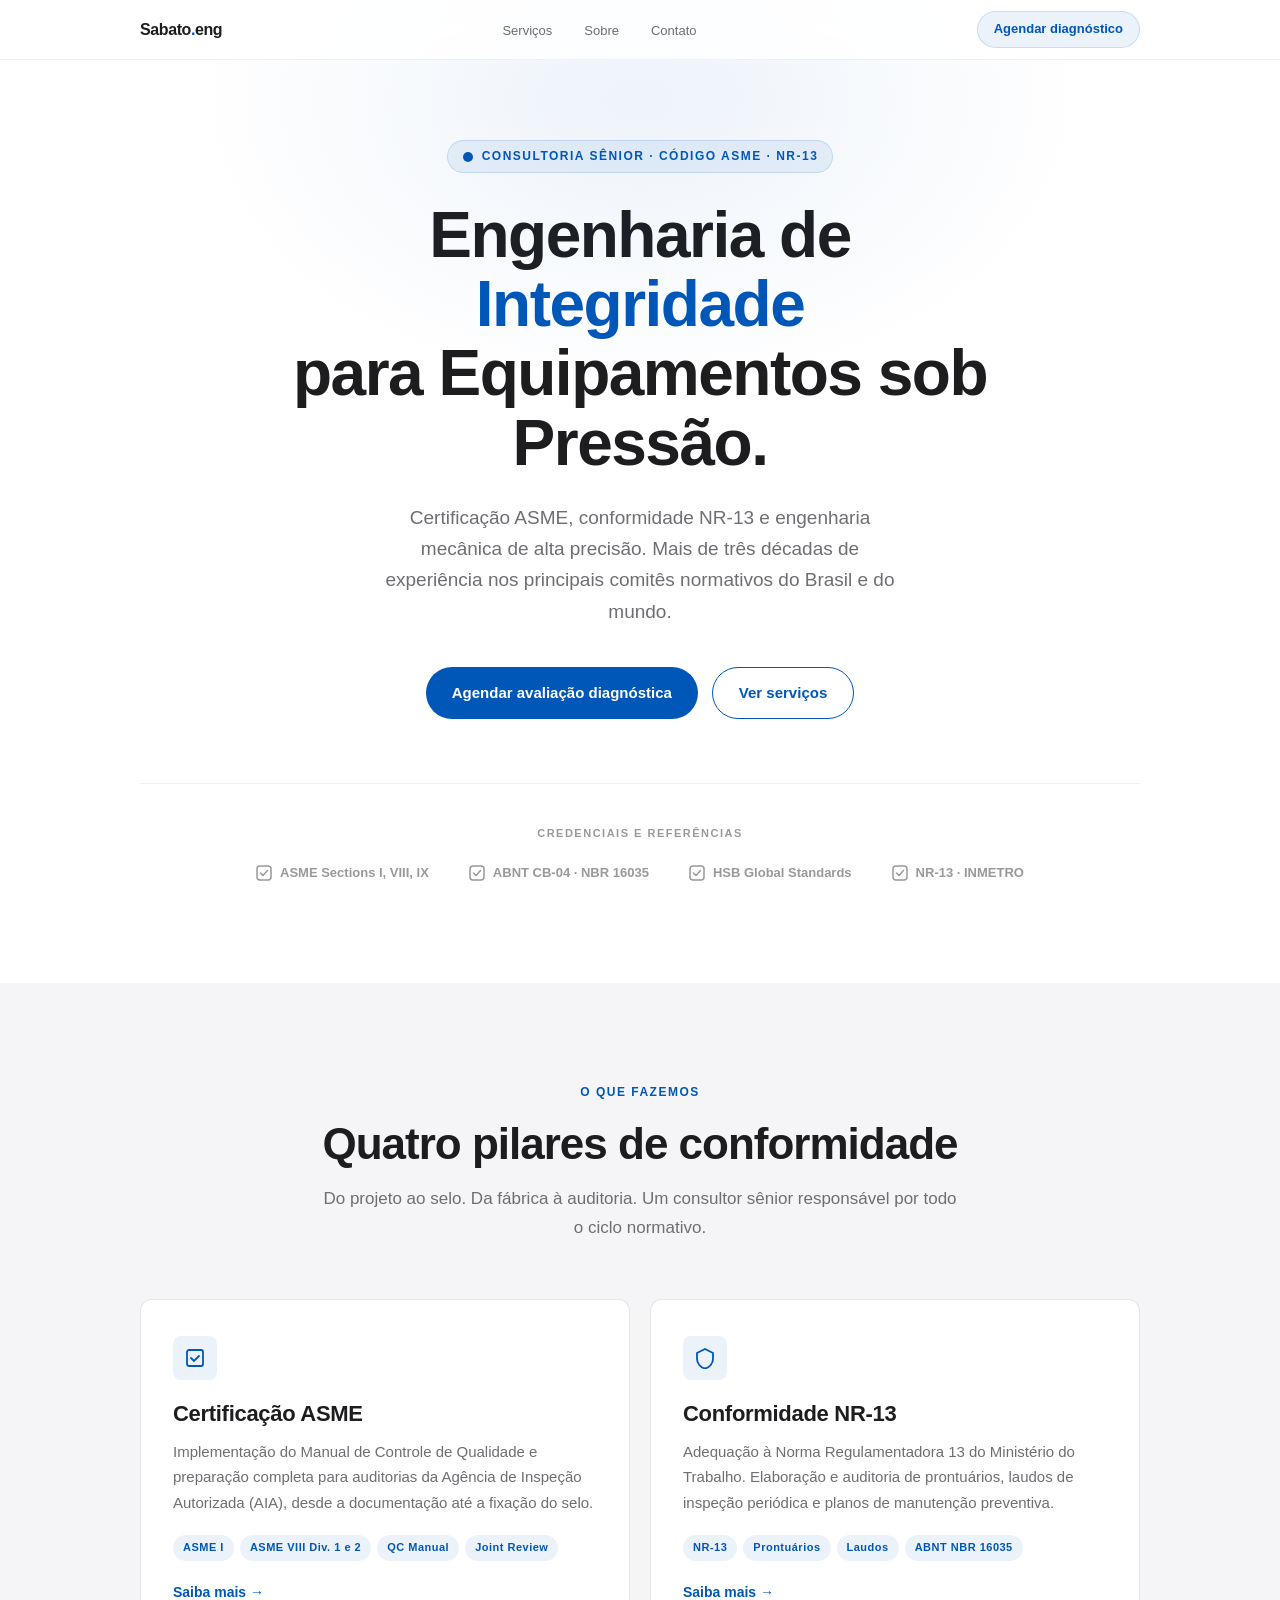
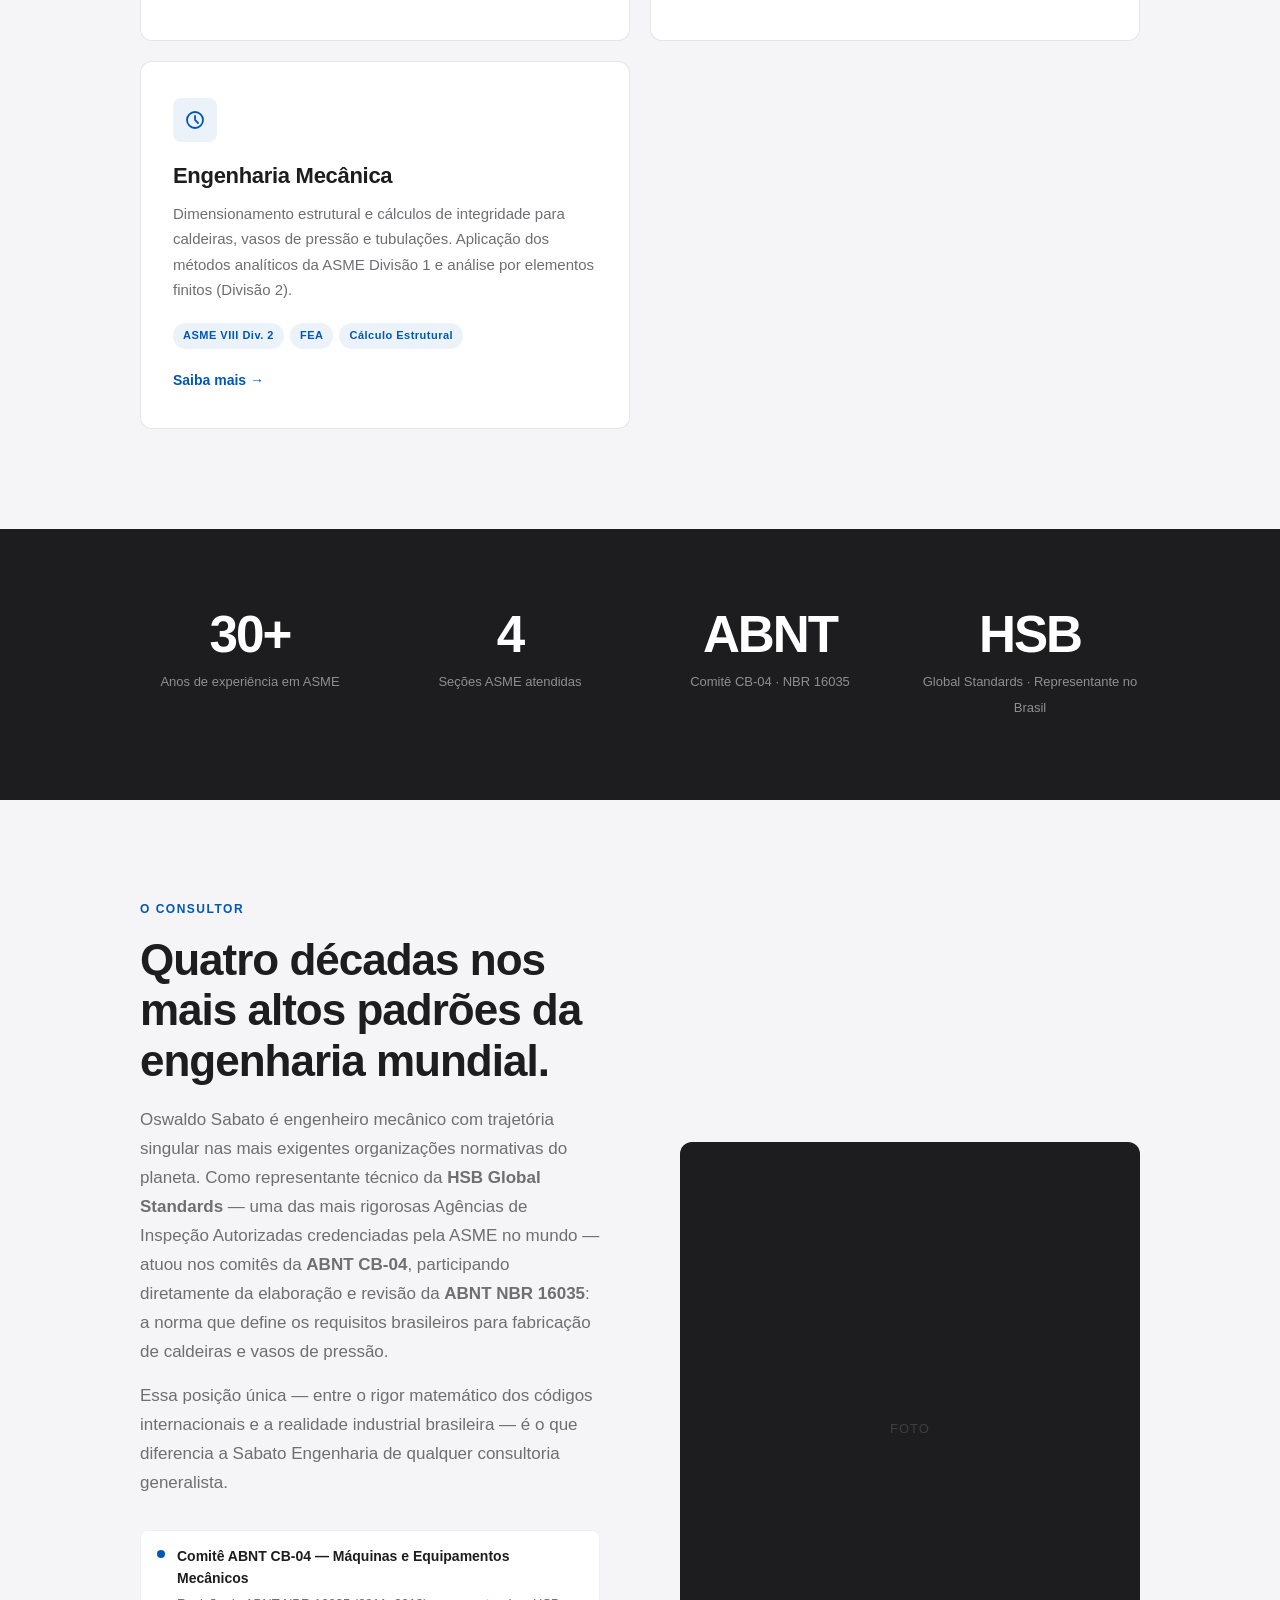
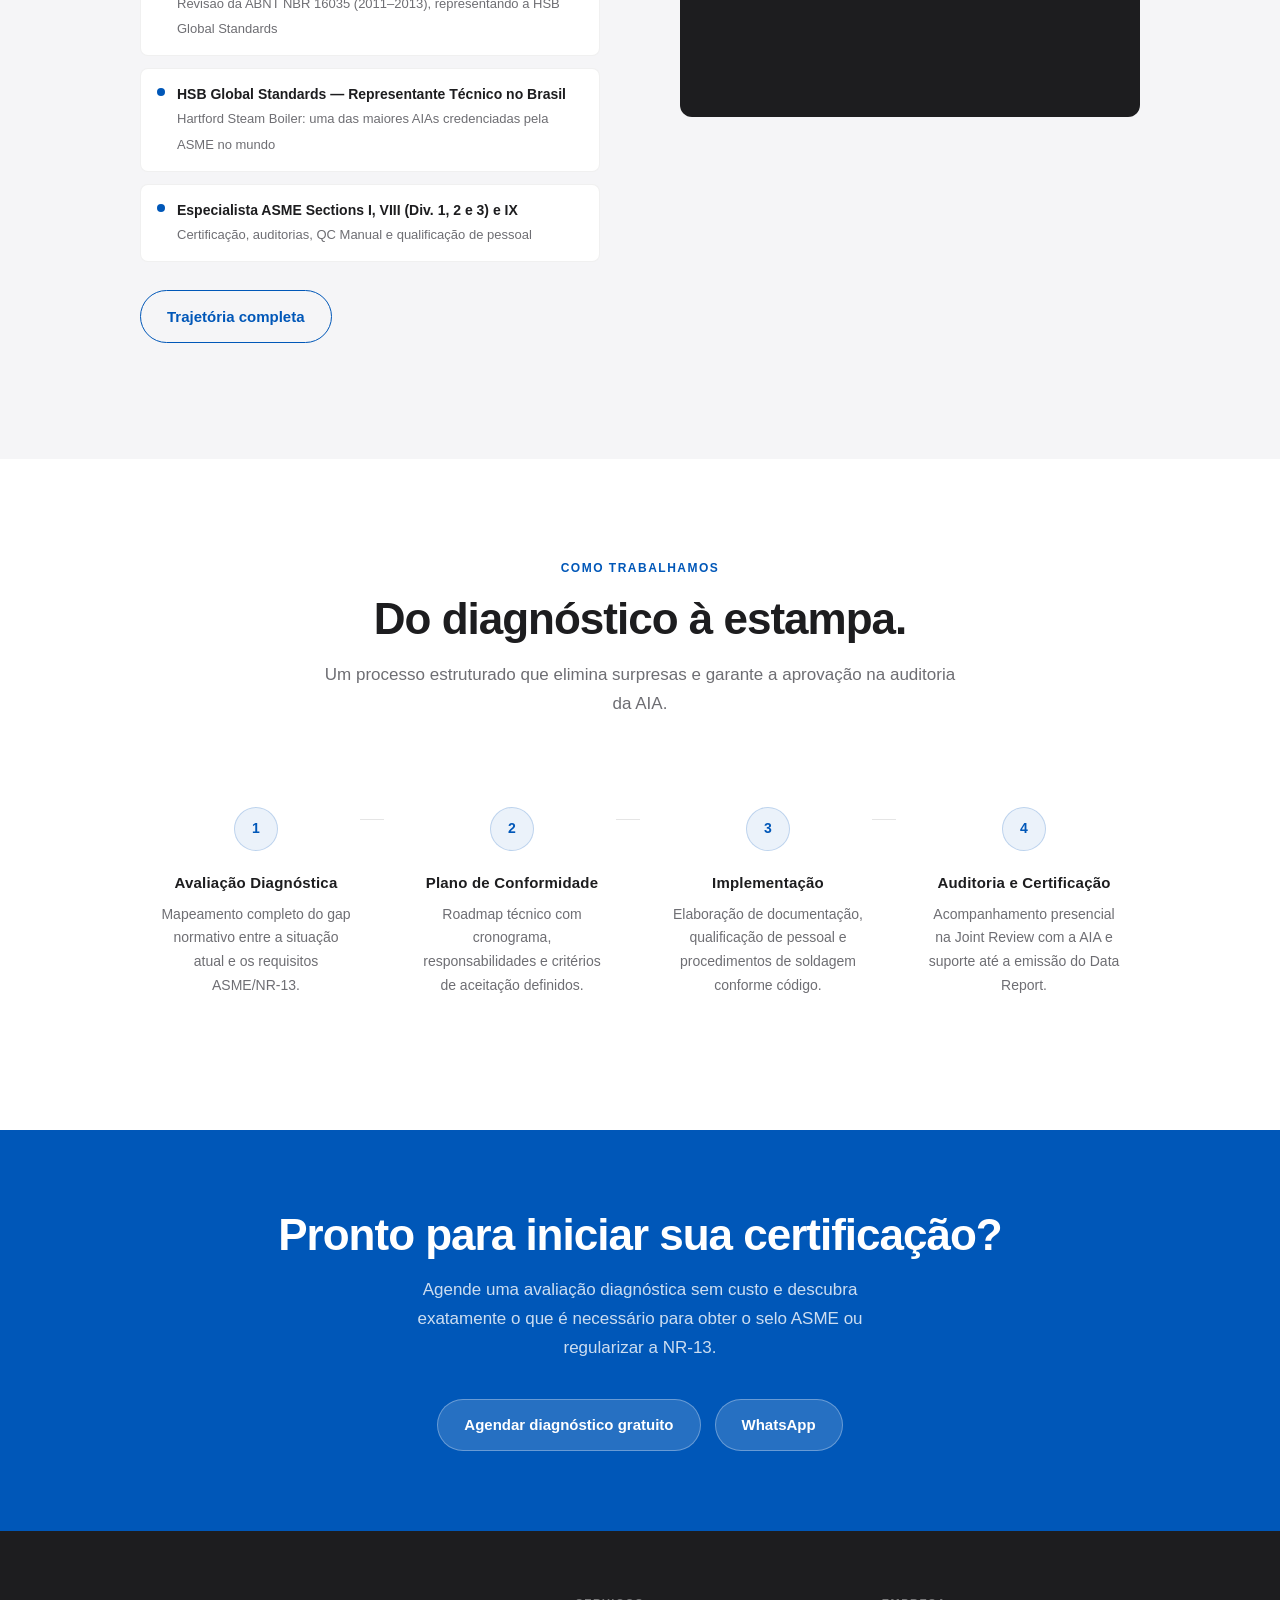
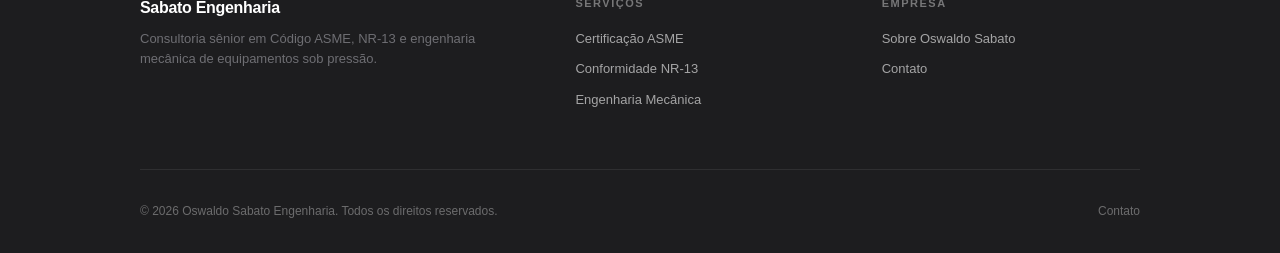
==== index.html @ 2a4d4fb9 "Initial commit — Sabato Engenharia website Co-Authored-By: Claude Sonnet 4.6 <noreply@anthropic.com>" ====
<!DOCTYPE html>
<html lang="pt-BR">
<head>
<meta charset="UTF-8">
<meta name="viewport" content="width=device-width, initial-scale=1.0">
<title>Oswaldo Sabato — Engenharia e Código ASME</title>
<meta name="description" content="Consultoria sênior em certificação ASME, conformidade NR-13 e engenharia mecânica de equipamentos sob pressão. Oswaldo Sabato — ex-representante da HSB Global Standards e membro do comitê ABNT CB-04.">
<link rel="canonical" href="https://www.sabato.com.br/">
<link rel="stylesheet" href="style.css">
<script type="application/ld+json">
{
  "@context": "https://schema.org",
  "@type": "ProfessionalService",
  "name": "Oswaldo Sabato Engenharia e Código ASME",
  "description": "Consultoria sênior em certificação ASME, conformidade NR-13 e engenharia de vasos de pressão",
  "url": "https://www.sabato.com.br",
  "founder": {
    "@type": "Person",
    "name": "Oswaldo Sabato",
    "jobTitle": "Engenheiro Consultor Sênior ASME"
  },
  "address": { "@type": "PostalAddress", "addressCountry": "BR" },
  "areaServed": "BR",
  "knowsAbout": ["ASME", "NR-13", "Vasos de Pressão", "Caldeiras", "ABNT NBR 16035", "Engenharia Mecânica"]
}
</script>
</head>
<body>

<nav id="mainNav">
  <div class="nav-inner">
    <a href="/" class="nav-logo">Sabato<span>.</span>eng</a>
    <ul class="nav-links">
      <li><a href="/servicos.html">Serviços</a></li>
      <li><a href="/sobre.html">Sobre</a></li>
      <li><a href="/contato.html">Contato</a></li>
    </ul>
    <a href="/contato.html" class="nav-cta">Agendar diagnóstico</a>
    <button class="nav-burger" id="navBurger" aria-label="Abrir menu" aria-expanded="false">
      <span></span><span></span><span></span>
    </button>
  </div>
</nav>

<div class="mobile-menu" id="mobileMenu" aria-hidden="true">
  <a href="/servicos.html">Serviços</a>
  <a href="/sobre.html">Sobre</a>
  <a href="/contato.html">Contato</a>
  <a href="/contato.html" class="mobile-cta">Agendar diagnóstico</a>
</div>

<!-- HERO -->
<section class="hero">
  <div class="container">
    <div class="hero-eyebrow reveal">
      <svg width="12" height="12" viewBox="0 0 12 12" fill="currentColor"><circle cx="6" cy="6" r="5"/></svg>
      Consultoria Sênior · Código ASME · NR-13
    </div>
    <h1 class="reveal">Engenharia de <em>Integridade</em><br>para Equipamentos sob Pressão.</h1>
    <p class="lead reveal">Certificação ASME, conformidade NR-13 e engenharia mecânica de alta precisão. Mais de três décadas de experiência nos principais comitês normativos do Brasil e do mundo.</p>
    <div class="hero-ctas reveal">
      <a href="/contato.html" class="btn btn-primary">Agendar avaliação diagnóstica</a>
      <a href="/servicos.html" class="btn btn-secondary">Ver serviços</a>
    </div>
    <div class="hero-trust reveal">
      <p class="hero-trust-label">Credenciais e referências</p>
      <div class="trust-badges">
        <span class="trust-badge">
          <svg width="16" height="16" viewBox="0 0 16 16" fill="none"><rect x="1" y="1" width="14" height="14" rx="3" stroke="currentColor" stroke-width="1.5"/><path d="M4.5 8L7 10.5L11.5 5.5" stroke="currentColor" stroke-width="1.5" stroke-linecap="round" stroke-linejoin="round"/></svg>
          ASME Sections I, VIII, IX
        </span>
        <span class="trust-badge">
          <svg width="16" height="16" viewBox="0 0 16 16" fill="none"><rect x="1" y="1" width="14" height="14" rx="3" stroke="currentColor" stroke-width="1.5"/><path d="M4.5 8L7 10.5L11.5 5.5" stroke="currentColor" stroke-width="1.5" stroke-linecap="round" stroke-linejoin="round"/></svg>
          ABNT CB-04 · NBR 16035
        </span>
        <span class="trust-badge">
          <svg width="16" height="16" viewBox="0 0 16 16" fill="none"><rect x="1" y="1" width="14" height="14" rx="3" stroke="currentColor" stroke-width="1.5"/><path d="M4.5 8L7 10.5L11.5 5.5" stroke="currentColor" stroke-width="1.5" stroke-linecap="round" stroke-linejoin="round"/></svg>
          HSB Global Standards
        </span>
        <span class="trust-badge">
          <svg width="16" height="16" viewBox="0 0 16 16" fill="none"><rect x="1" y="1" width="14" height="14" rx="3" stroke="currentColor" stroke-width="1.5"/><path d="M4.5 8L7 10.5L11.5 5.5" stroke="currentColor" stroke-width="1.5" stroke-linecap="round" stroke-linejoin="round"/></svg>
          NR-13 · INMETRO
        </span>
      </div>
    </div>
  </div>
</section>

<!-- SERVICES -->
<section style="background: var(--bg-alt);">
  <div class="container">
    <div class="section-header reveal">
      <span class="section-eyebrow">O que fazemos</span>
      <h2>Quatro pilares de conformidade</h2>
      <p>Do projeto ao selo. Da fábrica à auditoria. Um consultor sênior responsável por todo o ciclo normativo.</p>
    </div>
    <div class="services-grid">
      <div class="service-card reveal">
        <div class="service-icon">
          <svg width="22" height="22" viewBox="0 0 22 22" fill="none" stroke="currentColor" stroke-width="1.8" stroke-linecap="round"><rect x="3" y="3" width="16" height="16" rx="2"/><path d="M7 11l3 3 5-5"/></svg>
        </div>
        <h3>Certificação ASME</h3>
        <p>Implementação do Manual de Controle de Qualidade e preparação completa para auditorias da Agência de Inspeção Autorizada (AIA), desde a documentação até a fixação do selo.</p>
        <div class="service-tags">
          <span class="service-tag">ASME I</span>
          <span class="service-tag">ASME VIII Div. 1 e 2</span>
          <span class="service-tag">QC Manual</span>
          <span class="service-tag">Joint Review</span>
        </div>
        <a href="/servicos.html#asme" class="card-link">Saiba mais →</a>
      </div>
      <div class="service-card reveal">
        <div class="service-icon">
          <svg width="22" height="22" viewBox="0 0 22 22" fill="none" stroke="currentColor" stroke-width="1.8" stroke-linecap="round"><path d="M11 2L3 6v6c0 4.4 3.4 8.5 8 9.5 4.6-1 8-5.1 8-9.5V6l-8-4z"/></svg>
        </div>
        <h3>Conformidade NR-13</h3>
        <p>Adequação à Norma Regulamentadora 13 do Ministério do Trabalho. Elaboração e auditoria de prontuários, laudos de inspeção periódica e planos de manutenção preventiva.</p>
        <div class="service-tags">
          <span class="service-tag">NR-13</span>
          <span class="service-tag">Prontuários</span>
          <span class="service-tag">Laudos</span>
          <span class="service-tag">ABNT NBR 16035</span>
        </div>
        <a href="/servicos.html#nr13" class="card-link">Saiba mais →</a>
      </div>
      <div class="service-card reveal">
        <div class="service-icon">
          <svg width="22" height="22" viewBox="0 0 22 22" fill="none" stroke="currentColor" stroke-width="1.8" stroke-linecap="round"><circle cx="11" cy="11" r="8"/><path d="M11 7v4l3 3"/></svg>
        </div>
        <h3>Engenharia Mecânica</h3>
        <p>Dimensionamento estrutural e cálculos de integridade para caldeiras, vasos de pressão e tubulações. Aplicação dos métodos analíticos da ASME Divisão 1 e análise por elementos finitos (Divisão 2).</p>
        <div class="service-tags">
          <span class="service-tag">ASME VIII Div. 2</span>
          <span class="service-tag">FEA</span>
          <span class="service-tag">Cálculo Estrutural</span>
        </div>
        <a href="/servicos.html#engenharia" class="card-link">Saiba mais →</a>
      </div>
    </div>
  </div>
</section>

<!-- STATS -->
<div class="stats-section">
  <div class="container">
    <div class="stats-grid">
      <div class="stat-item reveal">
        <span class="stat-number">30+</span>
        <span class="stat-label">Anos de experiência em ASME</span>
      </div>
      <div class="stat-item reveal">
        <span class="stat-number">4</span>
        <span class="stat-label">Seções ASME atendidas</span>
      </div>
      <div class="stat-item reveal">
        <span class="stat-number">ABNT</span>
        <span class="stat-label">Comitê CB-04 · NBR 16035</span>
      </div>
      <div class="stat-item reveal">
        <span class="stat-number">HSB</span>
        <span class="stat-label">Global Standards · Representante no Brasil</span>
      </div>
    </div>
  </div>
</div>

<!-- ABOUT STRIP -->
<section class="about-strip">
  <div class="container">
    <div class="about-inner">
      <div class="about-content reveal">
        <span class="section-eyebrow">O consultor</span>
        <h2>Quatro décadas nos mais altos padrões da engenharia mundial.</h2>
        <p>Oswaldo Sabato é engenheiro mecânico com trajetória singular nas mais exigentes organizações normativas do planeta. Como representante técnico da <strong>HSB Global Standards</strong> — uma das mais rigorosas Agências de Inspeção Autorizadas credenciadas pela ASME no mundo — atuou nos comitês da <strong>ABNT CB-04</strong>, participando diretamente da elaboração e revisão da <strong>ABNT NBR 16035</strong>: a norma que define os requisitos brasileiros para fabricação de caldeiras e vasos de pressão.</p>
        <p>Essa posição única — entre o rigor matemático dos códigos internacionais e a realidade industrial brasileira — é o que diferencia a Sabato Engenharia de qualquer consultoria generalista.</p>
        <div class="about-credentials">
          <div class="credential-item">
            <div class="credential-dot"></div>
            <div>
              <strong>Comitê ABNT CB-04 — Máquinas e Equipamentos Mecânicos</strong>
              <span>Revisão da ABNT NBR 16035 (2011–2013), representando a HSB Global Standards</span>
            </div>
          </div>
          <div class="credential-item">
            <div class="credential-dot"></div>
            <div>
              <strong>HSB Global Standards — Representante Técnico no Brasil</strong>
              <span>Hartford Steam Boiler: uma das maiores AIAs credenciadas pela ASME no mundo</span>
            </div>
          </div>
          <div class="credential-item">
            <div class="credential-dot"></div>
            <div>
              <strong>Especialista ASME Sections I, VIII (Div. 1, 2 e 3) e IX</strong>
              <span>Certificação, auditorias, QC Manual e qualificação de pessoal</span>
            </div>
          </div>
        </div>
        <p style="margin-top: 28px;"><a href="/sobre.html" class="btn btn-secondary">Trajetória completa</a></p>
      </div>
      <div class="about-photo reveal">
        <div class="about-photo-placeholder">FOTO</div>
      </div>
    </div>
  </div>
</section>

<!-- PROCESS -->
<section>
  <div class="container">
    <div class="section-header reveal">
      <span class="section-eyebrow">Como trabalhamos</span>
      <h2>Do diagnóstico à estampa.</h2>
      <p>Um processo estruturado que elimina surpresas e garante a aprovação na auditoria da AIA.</p>
    </div>
    <div class="process-steps">
      <div class="process-step reveal">
        <div class="step-number">1</div>
        <h4>Avaliação Diagnóstica</h4>
        <p>Mapeamento completo do gap normativo entre a situação atual e os requisitos ASME/NR-13.</p>
      </div>
      <div class="process-step reveal">
        <div class="step-number">2</div>
        <h4>Plano de Conformidade</h4>
        <p>Roadmap técnico com cronograma, responsabilidades e critérios de aceitação definidos.</p>
      </div>
      <div class="process-step reveal">
        <div class="step-number">3</div>
        <h4>Implementação</h4>
        <p>Elaboração de documentação, qualificação de pessoal e procedimentos de soldagem conforme código.</p>
      </div>
      <div class="process-step reveal">
        <div class="step-number">4</div>
        <h4>Auditoria e Certificação</h4>
        <p>Acompanhamento presencial na Joint Review com a AIA e suporte até a emissão do Data Report.</p>
      </div>
    </div>
  </div>
</section>

<!-- CTA BAND -->
<div class="cta-band">
  <div class="container reveal">
    <h2>Pronto para iniciar sua certificação?</h2>
    <p>Agende uma avaliação diagnóstica sem custo e descubra exatamente o que é necessário para obter o selo ASME ou regularizar a NR-13.</p>
    <div class="cta-band-btns">
      <a href="/contato.html" class="btn btn-ghost">Agendar diagnóstico gratuito</a>
      <a href="https://wa.me/5511967923009" target="_blank" class="btn" style="background:rgba(255,255,255,0.15); color:#fff; border:1.5px solid rgba(255,255,255,0.3);">WhatsApp</a>
    </div>
  </div>
</div>

<footer>
  <div class="footer-inner">
    <div class="footer-top">
      <div class="footer-brand">
        <div class="footer-brand-name">Sabato Engenharia</div>
        <p class="footer-brand-desc">Consultoria sênior em Código ASME, NR-13 e engenharia mecânica de equipamentos sob pressão.</p>
      </div>
      <div class="footer-col">
        <div class="footer-col-title">Serviços</div>
        <a href="/servicos.html#asme">Certificação ASME</a>
        <a href="/servicos.html#nr13">Conformidade NR-13</a>
        <a href="/servicos.html#engenharia">Engenharia Mecânica</a>
      </div>
      <div class="footer-col">
        <div class="footer-col-title">Empresa</div>
        <a href="/sobre.html">Sobre Oswaldo Sabato</a>
        <a href="/contato.html">Contato</a>
      </div>
    </div>
    <div class="footer-bottom">
      <span class="footer-copy">© 2026 Oswaldo Sabato Engenharia. Todos os direitos reservados.</span>
      <div class="footer-socials">
        <a href="/contato.html">Contato</a>
      </div>
    </div>
  </div>
</footer>

<script>
/* Reveal on scroll */
const observer = new IntersectionObserver((entries) => {
  entries.forEach(e => { if (e.isIntersecting) e.target.classList.add('visible'); });
}, { threshold: 0.08, rootMargin: '0px 0px -30px 0px' });
document.querySelectorAll('.reveal').forEach(el => {
  observer.observe(el);
  const r = el.getBoundingClientRect();
  if (r.top < window.innerHeight && r.bottom >= 0) el.classList.add('visible');
});

/* Nav hide on scroll down */
let lastScroll = 0;
const nav = document.getElementById('mainNav');
window.addEventListener('scroll', () => {
  const cur = window.scrollY;
  nav.style.transform = (cur > lastScroll && cur > 80) ? 'translateY(-100%)' : 'translateY(0)';
  lastScroll = cur;
}, { passive: true });

/* Hamburger */
const burger = document.getElementById('navBurger');
const menu = document.getElementById('mobileMenu');
function openMenu() { burger.classList.add('open'); burger.setAttribute('aria-expanded','true'); menu.classList.add('open'); menu.removeAttribute('aria-hidden'); document.body.style.overflow='hidden'; }
function closeMenu() { burger.classList.remove('open'); burger.setAttribute('aria-expanded','false'); menu.classList.remove('open'); menu.setAttribute('aria-hidden','true'); document.body.style.overflow=''; }
burger.addEventListener('click', () => burger.classList.contains('open') ? closeMenu() : openMenu());
menu.querySelectorAll('a').forEach(a => a.addEventListener('click', closeMenu));
</script>
</body>
</html>
---- style.css ----
/* ============================================================
   OSWALDO SABATO ENGENHARIA — Global Stylesheet
   Design: Clean / Apple-inspired / Light
   ============================================================ */

/* ── Reset ──────────────────────────────────────────────── */
*, *::before, *::after { box-sizing: border-box; margin: 0; padding: 0; }
img { display: block; max-width: 100%; }
a { color: inherit; text-decoration: none; }
ul { list-style: none; }

/* ── Tokens ─────────────────────────────────────────────── */
:root {
  --bg:          #ffffff;
  --bg-alt:      #f5f5f7;
  --bg-dark:     #1d1d1f;
  --text-primary:   #1d1d1f;
  --text-secondary: #6e6e73;
  --text-light:     #ffffff;
  --accent:      #0057b8;
  --accent-hover:#004499;
  --accent-light:rgba(0, 87, 184, 0.08);
  --border:      rgba(0, 0, 0, 0.1);
  --border-light:rgba(0, 0, 0, 0.06);
  --shadow-sm:   0 1px 6px rgba(0,0,0,0.06);
  --shadow-md:   0 4px 24px rgba(0,0,0,0.08);
  --shadow-lg:   0 12px 48px rgba(0,0,0,0.10);
  --radius:      12px;
  --radius-sm:   8px;
  --ease:        cubic-bezier(0.25, 0.1, 0.25, 1);
  --font: -apple-system, BlinkMacSystemFont, 'Segoe UI', 'Helvetica Neue', Arial, sans-serif;
}

/* ── Base ───────────────────────────────────────────────── */
html { font-size: 16px; scroll-behavior: smooth; -webkit-font-smoothing: antialiased; }
body {
  font-family: var(--font);
  color: var(--text-primary);
  background: var(--bg);
  line-height: 1.6;
}

/* ── Typography ─────────────────────────────────────────── */
h1 { font-size: clamp(36px, 5vw, 64px); font-weight: 700; letter-spacing: -1.5px; line-height: 1.08; }
h2 { font-size: clamp(28px, 3.5vw, 44px); font-weight: 700; letter-spacing: -1px; line-height: 1.15; }
h3 { font-size: clamp(18px, 2vw, 22px); font-weight: 600; letter-spacing: -0.3px; line-height: 1.3; }
h4 { font-size: 15px; font-weight: 600; letter-spacing: 0.2px; }
p  { font-size: 17px; color: var(--text-secondary); line-height: 1.7; font-weight: 400; }

/* ── Layout ─────────────────────────────────────────────── */
.container {
  max-width: 1080px;
  margin: 0 auto;
  padding: 0 40px;
}
section { padding: 100px 0; }

/* ── NAV ────────────────────────────────────────────────── */
nav {
  position: fixed;
  top: 0; left: 0; right: 0;
  z-index: 100;
  height: 60px;
  background: rgba(255,255,255,0.85);
  backdrop-filter: saturate(180%) blur(20px);
  -webkit-backdrop-filter: saturate(180%) blur(20px);
  border-bottom: 1px solid var(--border-light);
  display: flex;
  align-items: center;
  transition: transform 0.4s var(--ease);
}
.nav-inner {
  width: 100%;
  max-width: 1080px;
  margin: 0 auto;
  padding: 0 40px;
  display: flex;
  align-items: center;
  justify-content: space-between;
  gap: 32px;
}
.nav-logo {
  font-size: 16px;
  font-weight: 700;
  letter-spacing: -0.4px;
  color: var(--text-primary);
  white-space: nowrap;
}
.nav-logo span { color: var(--accent); }
.nav-links {
  display: flex;
  align-items: center;
  gap: 32px;
}
.nav-links a {
  font-size: 13px;
  font-weight: 500;
  color: var(--text-secondary);
  transition: color 0.2s;
}
.nav-links a:hover, .nav-links a.active { color: var(--text-primary); }
.nav-cta {
  font-size: 13px;
  font-weight: 600;
  color: var(--accent);
  background: var(--accent-light);
  border: 1px solid rgba(0,87,184,0.15);
  padding: 7px 16px;
  border-radius: 20px;
  transition: background 0.2s, color 0.2s;
  white-space: nowrap;
}
.nav-cta:hover { background: var(--accent); color: #fff; }

/* Burger */
.nav-burger {
  display: none;
  flex-direction: column;
  justify-content: center;
  gap: 5px;
  background: none;
  border: none;
  cursor: pointer;
  padding: 4px;
}
.nav-burger span {
  display: block;
  width: 22px;
  height: 1.5px;
  background: var(--text-primary);
  border-radius: 2px;
  transition: transform 0.3s, opacity 0.3s;
}
.nav-burger.open span:nth-child(1) { transform: translateY(6.5px) rotate(45deg); }
.nav-burger.open span:nth-child(2) { opacity: 0; }
.nav-burger.open span:nth-child(3) { transform: translateY(-6.5px) rotate(-45deg); }

/* Mobile menu */
.mobile-menu {
  position: fixed;
  inset: 0;
  z-index: 99;
  background: rgba(255,255,255,0.97);
  backdrop-filter: blur(20px);
  display: flex;
  flex-direction: column;
  align-items: center;
  justify-content: center;
  gap: 8px;
  opacity: 0;
  visibility: hidden;
  pointer-events: none;
  transition: opacity 0.3s, visibility 0.3s;
}
.mobile-menu.open { opacity: 1; visibility: visible; pointer-events: all; }
.mobile-menu a {
  font-size: 28px;
  font-weight: 700;
  color: var(--text-primary);
  padding: 10px 0;
  letter-spacing: -0.5px;
  transition: color 0.2s;
}
.mobile-menu a:hover { color: var(--accent); }
.mobile-menu .mobile-cta {
  margin-top: 20px;
  font-size: 17px;
  font-weight: 600;
  color: #fff;
  background: var(--accent);
  padding: 14px 32px;
  border-radius: 30px;
}

/* ── BUTTONS ─────────────────────────────────────────────── */
.btn {
  display: inline-flex;
  align-items: center;
  gap: 6px;
  font-size: 15px;
  font-weight: 600;
  border-radius: 30px;
  padding: 13px 26px;
  transition: all 0.2s var(--ease);
  cursor: pointer;
  border: none;
}
.btn-primary {
  background: var(--accent);
  color: #fff;
}
.btn-primary:hover { background: var(--accent-hover); transform: translateY(-1px); box-shadow: 0 4px 16px rgba(0,87,184,0.3); }
.btn-secondary {
  background: transparent;
  color: var(--accent);
  border: 1.5px solid var(--accent);
}
.btn-secondary:hover { background: var(--accent-light); }
.btn-ghost {
  background: rgba(255,255,255,0.15);
  color: #fff;
  border: 1.5px solid rgba(255,255,255,0.3);
}
.btn-ghost:hover { background: rgba(255,255,255,0.25); }

/* ── HERO ────────────────────────────────────────────────── */
.hero {
  padding-top: 140px;
  padding-bottom: 100px;
  background: var(--bg);
  text-align: center;
  position: relative;
  overflow: hidden;
}
.hero::before {
  content: '';
  position: absolute;
  top: -200px; left: 50%;
  transform: translateX(-50%);
  width: 900px; height: 600px;
  background: radial-gradient(ellipse, rgba(0,87,184,0.07) 0%, transparent 70%);
  pointer-events: none;
}
.hero-eyebrow {
  display: inline-flex;
  align-items: center;
  gap: 8px;
  font-size: 12px;
  font-weight: 600;
  letter-spacing: 1.5px;
  text-transform: uppercase;
  color: var(--accent);
  background: var(--accent-light);
  border: 1px solid rgba(0,87,184,0.15);
  padding: 6px 14px;
  border-radius: 20px;
  margin-bottom: 28px;
}
.hero h1 { max-width: 760px; margin: 0 auto 24px; }
.hero h1 em { font-style: normal; color: var(--accent); }
.hero .lead {
  font-size: 19px;
  color: var(--text-secondary);
  max-width: 540px;
  margin: 0 auto 40px;
  line-height: 1.65;
}
.hero-ctas { display: flex; gap: 14px; justify-content: center; flex-wrap: wrap; }
.hero-trust {
  margin-top: 64px;
  padding-top: 40px;
  border-top: 1px solid var(--border-light);
}
.hero-trust-label {
  font-size: 11px;
  font-weight: 600;
  letter-spacing: 1.5px;
  text-transform: uppercase;
  color: var(--text-secondary);
  margin-bottom: 20px;
  opacity: 0.7;
}
.trust-badges {
  display: flex;
  justify-content: center;
  align-items: center;
  gap: 40px;
  flex-wrap: wrap;
}
.trust-badge {
  font-size: 13px;
  font-weight: 600;
  color: var(--text-secondary);
  display: flex;
  align-items: center;
  gap: 8px;
  opacity: 0.7;
}
.trust-badge svg { flex-shrink: 0; }

/* ── SERVICES GRID ───────────────────────────────────────── */
.services-grid {
  display: grid;
  grid-template-columns: repeat(2, 1fr);
  gap: 20px;
  margin-top: 56px;
}
.service-card {
  background: var(--bg);
  border: 1px solid var(--border);
  border-radius: var(--radius);
  padding: 36px 32px;
  transition: box-shadow 0.3s, transform 0.3s;
  position: relative;
  overflow: hidden;
}
.service-card:hover { box-shadow: var(--shadow-md); transform: translateY(-2px); }
.service-icon {
  width: 44px;
  height: 44px;
  background: var(--accent-light);
  border-radius: var(--radius-sm);
  display: flex;
  align-items: center;
  justify-content: center;
  margin-bottom: 20px;
}
.service-icon svg { color: var(--accent); }
.service-card h3 { margin-bottom: 10px; }
.service-card p { font-size: 15px; margin-bottom: 20px; }
.service-card .service-tags { display: flex; flex-wrap: wrap; gap: 6px; }
.service-tag {
  font-size: 11px;
  font-weight: 600;
  letter-spacing: 0.5px;
  color: var(--accent);
  background: var(--accent-light);
  padding: 4px 10px;
  border-radius: 20px;
}
.service-card .card-link {
  display: inline-flex;
  align-items: center;
  gap: 4px;
  font-size: 14px;
  font-weight: 600;
  color: var(--accent);
  margin-top: 20px;
  transition: gap 0.2s;
}
.service-card:hover .card-link { gap: 8px; }

/* ── SECTION HEADER ──────────────────────────────────────── */
.section-header { text-align: center; max-width: 640px; margin: 0 auto; }
.section-eyebrow {
  font-size: 12px;
  font-weight: 600;
  letter-spacing: 1.5px;
  text-transform: uppercase;
  color: var(--accent);
  margin-bottom: 16px;
  display: block;
}
.section-header h2 { margin-bottom: 16px; }
.section-header p { font-size: 17px; }

/* ── ABOUT STRIP ─────────────────────────────────────────── */
.about-strip {
  background: var(--bg-alt);
}
.about-inner {
  display: grid;
  grid-template-columns: 1fr 1fr;
  gap: 80px;
  align-items: center;
}
.about-content h2 { margin-bottom: 20px; }
.about-content p { margin-bottom: 16px; }
.about-credentials {
  margin-top: 32px;
  display: flex;
  flex-direction: column;
  gap: 12px;
}
.credential-item {
  display: flex;
  align-items: flex-start;
  gap: 12px;
  padding: 14px 16px;
  background: var(--bg);
  border-radius: var(--radius-sm);
  border: 1px solid var(--border-light);
}
.credential-dot {
  width: 8px;
  height: 8px;
  border-radius: 50%;
  background: var(--accent);
  margin-top: 5px;
  flex-shrink: 0;
}
.credential-item strong { display: block; font-size: 14px; font-weight: 600; color: var(--text-primary); }
.credential-item span { font-size: 13px; color: var(--text-secondary); }
.about-photo {
  aspect-ratio: 4/5;
  background: var(--bg-dark);
  border-radius: var(--radius);
  overflow: hidden;
  position: relative;
}
.about-photo-placeholder {
  width: 100%;
  height: 100%;
  display: flex;
  align-items: center;
  justify-content: center;
  color: rgba(255,255,255,0.15);
  font-size: 13px;
  letter-spacing: 1px;
  font-weight: 500;
}

/* ── STATS ───────────────────────────────────────────────── */
.stats-section { background: var(--bg-dark); padding: 80px 0; }
.stats-grid {
  display: grid;
  grid-template-columns: repeat(4, 1fr);
  gap: 40px;
}
.stat-item { text-align: center; }
.stat-number {
  font-size: clamp(36px, 4vw, 52px);
  font-weight: 700;
  letter-spacing: -2px;
  color: #fff;
  line-height: 1;
  display: block;
  margin-bottom: 8px;
}
.stat-label {
  font-size: 13px;
  color: rgba(255,255,255,0.5);
  font-weight: 500;
}

/* ── PROCESS ─────────────────────────────────────────────── */
.process-steps {
  display: grid;
  grid-template-columns: repeat(4, 1fr);
  gap: 24px;
  margin-top: 56px;
}
.process-step {
  text-align: center;
  padding: 32px 20px;
  position: relative;
}
.process-step::after {
  content: '';
  position: absolute;
  top: 44px; right: -12px;
  width: 24px; height: 1px;
  background: var(--border);
}
.process-step:last-child::after { display: none; }
.step-number {
  width: 44px;
  height: 44px;
  border-radius: 50%;
  background: var(--accent-light);
  border: 1.5px solid rgba(0,87,184,0.2);
  display: flex;
  align-items: center;
  justify-content: center;
  margin: 0 auto 20px;
  font-size: 14px;
  font-weight: 700;
  color: var(--accent);
}
.process-step h4 { margin-bottom: 8px; }
.process-step p { font-size: 14px; }

/* ── CTA BAND ────────────────────────────────────────────── */
.cta-band {
  background: var(--accent);
  padding: 80px 0;
  text-align: center;
}
.cta-band h2 { color: #fff; margin-bottom: 16px; }
.cta-band p { color: rgba(255,255,255,0.8); max-width: 500px; margin: 0 auto 36px; font-size: 17px; }
.cta-band-btns { display: flex; gap: 14px; justify-content: center; flex-wrap: wrap; }

/* ── PAGE HEADER ─────────────────────────────────────────── */
.page-header {
  padding: 140px 0 80px;
  background: var(--bg-alt);
  border-bottom: 1px solid var(--border-light);
}
.page-header .breadcrumb {
  font-size: 13px;
  color: var(--text-secondary);
  margin-bottom: 20px;
}
.page-header .breadcrumb a { color: var(--accent); }
.page-header .breadcrumb a:hover { text-decoration: underline; }
.page-header h1 { margin-bottom: 16px; }
.page-header .lead { max-width: 560px; margin: 0 auto; }
.page-header { text-align: center; }
.page-header .breadcrumb { justify-content: center; display: flex; }

/* ── FOOTER ──────────────────────────────────────────────── */
footer {
  background: var(--bg-dark);
  color: rgba(255,255,255,0.6);
  padding: 64px 0 32px;
}
.footer-inner {
  max-width: 1080px;
  margin: 0 auto;
  padding: 0 40px;
}
.footer-top {
  display: grid;
  grid-template-columns: 1.5fr 1fr 1fr;
  gap: 48px;
  padding-bottom: 48px;
  border-bottom: 1px solid rgba(255,255,255,0.08);
  margin-bottom: 32px;
}
.footer-brand-name {
  font-size: 16px;
  font-weight: 700;
  color: #fff;
  margin-bottom: 8px;
  letter-spacing: -0.3px;
}
.footer-brand-desc { font-size: 13px; line-height: 1.6; }
.footer-col-title {
  font-size: 11px;
  font-weight: 700;
  letter-spacing: 1.5px;
  text-transform: uppercase;
  color: rgba(255,255,255,0.4);
  margin-bottom: 16px;
}
.footer-col a {
  display: block;
  font-size: 13px;
  color: rgba(255,255,255,0.6);
  margin-bottom: 10px;
  transition: color 0.2s;
}
.footer-col a:hover { color: #fff; }
.footer-bottom {
  display: flex;
  align-items: center;
  justify-content: space-between;
  font-size: 12px;
}
.footer-copy { color: rgba(255,255,255,0.35); }
.footer-socials { display: flex; gap: 20px; }
.footer-socials a {
  font-size: 12px;
  color: rgba(255,255,255,0.35);
  transition: color 0.2s;
}
.footer-socials a:hover { color: rgba(255,255,255,0.8); }

/* ── CONTACT PAGE ────────────────────────────────────────── */
.contact-grid {
  display: flex;
  flex-direction: column;
  align-items: center;
  max-width: 560px;
  margin: 0 auto;
  text-align: center;
}
.contact-info { width: 100%; }
.contact-info h3 { margin-bottom: 12px; }
.contact-info p { margin-bottom: 32px; }
.contact-items { display: flex; flex-direction: column; gap: 16px; width: 100%; }
.contact-item {
  display: flex;
  align-items: center;
  gap: 16px;
  padding: 18px 20px;
  background: var(--bg-alt);
  border-radius: var(--radius-sm);
  border: 1px solid var(--border-light);
  text-decoration: none;
  color: var(--text-primary);
  transition: border-color 0.2s, box-shadow 0.2s;
}
.contact-item:hover { border-color: var(--accent); box-shadow: 0 2px 12px rgba(0,87,184,0.1); }
.contact-item-icon {
  width: 40px; height: 40px;
  border-radius: 10px;
  background: var(--accent-light);
  display: flex; align-items: center; justify-content: center;
  flex-shrink: 0;
}
.contact-item-label { font-size: 11px; font-weight: 600; letter-spacing: 1px; text-transform: uppercase; color: var(--text-secondary); }
.contact-item-value { font-size: 15px; font-weight: 600; color: var(--text-primary); }

/* Contact form */
.contact-form { display: flex; flex-direction: column; gap: 16px; }
.form-group { display: flex; flex-direction: column; gap: 6px; }
.form-group label { font-size: 13px; font-weight: 600; color: var(--text-primary); }
.form-group input,
.form-group select,
.form-group textarea {
  padding: 12px 16px;
  border: 1.5px solid var(--border);
  border-radius: var(--radius-sm);
  font-family: var(--font);
  font-size: 15px;
  color: var(--text-primary);
  background: var(--bg);
  transition: border-color 0.2s, box-shadow 0.2s;
  outline: none;
  width: 100%;
}
.form-group input:focus,
.form-group select:focus,
.form-group textarea:focus {
  border-color: var(--accent);
  box-shadow: 0 0 0 3px rgba(0,87,184,0.1);
}
.form-group textarea { resize: vertical; min-height: 120px; }
.form-row { display: grid; grid-template-columns: 1fr 1fr; gap: 16px; }

/* ── ABOUT PAGE ──────────────────────────────────────────── */
.bio-section { background: var(--bg); }
.bio-grid { display: grid; grid-template-columns: 2fr 1fr; gap: 80px; align-items: start; }
.bio-content h2 { margin-bottom: 24px; }
.bio-content p { margin-bottom: 20px; }
.bio-photo {
  position: sticky;
  top: 80px;
  aspect-ratio: 3/4;
  background: var(--bg-alt);
  border-radius: var(--radius);
  overflow: hidden;
  border: 1px solid var(--border);
}
.bio-photo-placeholder {
  width: 100%;
  height: 100%;
  display: flex; align-items: center; justify-content: center;
  color: var(--text-secondary);
  font-size: 13px;
}
.highlight-box {
  margin: 32px 0;
  padding: 24px 28px;
  background: var(--accent-light);
  border-left: 3px solid var(--accent);
  border-radius: 0 var(--radius-sm) var(--radius-sm) 0;
}
.highlight-box p { color: var(--text-primary); font-size: 16px; font-weight: 500; margin: 0; }
.timeline { margin-top: 48px; }
.timeline-title { font-size: 12px; font-weight: 700; letter-spacing: 1.5px; text-transform: uppercase; color: var(--text-secondary); margin-bottom: 24px; }
.timeline-item {
  display: flex;
  gap: 20px;
  padding-bottom: 28px;
  position: relative;
}
.timeline-item::before {
  content: '';
  position: absolute;
  left: 6px; top: 20px;
  width: 1px; bottom: 0;
  background: var(--border);
}
.timeline-item:last-child::before { display: none; }
.timeline-dot {
  width: 14px; height: 14px;
  border-radius: 50%;
  background: var(--bg);
  border: 2px solid var(--accent);
  flex-shrink: 0;
  margin-top: 3px;
}
.timeline-year { font-size: 12px; font-weight: 700; color: var(--accent); margin-bottom: 4px; }
.timeline-desc { font-size: 14px; color: var(--text-secondary); }

/* ── SERVICES PAGE ───────────────────────────────────────── */
.services-detail { display: flex; flex-direction: column; gap: 100px; }
.service-section { display: grid; grid-template-columns: 1fr 1fr; gap: 64px; align-items: start; }
.service-section.reverse { direction: rtl; }
.service-section.reverse > * { direction: ltr; }
.service-section h2 { margin-bottom: 16px; }
.service-section p { margin-bottom: 16px; }
.service-deliverables { margin-top: 28px; }
.service-deliverables-title { font-size: 12px; font-weight: 700; letter-spacing: 1px; text-transform: uppercase; color: var(--text-secondary); margin-bottom: 14px; }
.deliverable-item {
  display: flex;
  align-items: flex-start;
  gap: 10px;
  padding: 10px 0;
  border-bottom: 1px solid var(--border-light);
  font-size: 14px;
  color: var(--text-secondary);
}
.deliverable-item:last-child { border-bottom: none; }
.deliverable-check { color: var(--accent); font-weight: 700; flex-shrink: 0; }
.service-codes {
  display: flex;
  flex-wrap: wrap;
  gap: 8px;
  margin-top: 20px;
}
.code-tag {
  font-size: 12px;
  font-weight: 600;
  color: var(--text-secondary);
  border: 1px solid var(--border);
  padding: 5px 12px;
  border-radius: 20px;
  background: var(--bg-alt);
}
.service-visual {
  background: var(--bg-alt);
  border-radius: var(--radius);
  border: 1px solid var(--border-light);
  padding: 36px;
  position: sticky;
  top: 80px;
}
.service-visual-title {
  font-size: 11px;
  font-weight: 700;
  letter-spacing: 1.5px;
  text-transform: uppercase;
  color: var(--text-secondary);
  margin-bottom: 20px;
}
.service-visual-item {
  display: flex;
  align-items: center;
  gap: 12px;
  padding: 12px 0;
  border-bottom: 1px solid var(--border-light);
  font-size: 14px;
}
.service-visual-item:last-child { border-bottom: none; }
.service-visual-num {
  font-size: 12px;
  font-weight: 700;
  color: var(--accent);
  background: var(--accent-light);
  width: 24px; height: 24px;
  border-radius: 50%;
  display: flex; align-items: center; justify-content: center;
  flex-shrink: 0;
}

/* ── REVEAL ANIMATION ────────────────────────────────────── */
.reveal { opacity: 0; transform: translateY(24px); transition: opacity 0.7s cubic-bezier(.22,1,.36,1), transform 0.7s cubic-bezier(.22,1,.36,1); }
.reveal.visible { opacity: 1; transform: none; }

/* ── RESPONSIVE ──────────────────────────────────────────── */
@media (max-width: 900px) {
  .services-grid { grid-template-columns: 1fr; }
  .about-inner { grid-template-columns: 1fr; gap: 48px; }
  .about-photo { aspect-ratio: 16/9; }
  .stats-grid { grid-template-columns: repeat(2, 1fr); gap: 32px; }
  .process-steps { grid-template-columns: repeat(2, 1fr); }
  .process-step::after { display: none; }
  .footer-top { grid-template-columns: 1fr 1fr; }
  .footer-top > *:first-child { grid-column: 1 / -1; }
  .contact-grid { grid-template-columns: 1fr; }
  .bio-grid { grid-template-columns: 1fr; }
  .bio-photo { position: static; aspect-ratio: 4/3; }
  .service-section { grid-template-columns: 1fr; }
  .service-section.reverse { direction: ltr; }
  .service-visual { position: static; }
}

@media (max-width: 768px) {
  :root { }
  .container { padding: 0 24px; }
  .nav-inner { padding: 0 24px; }
  section { padding: 72px 0; }
  h1 { letter-spacing: -1px; }
  .nav-links, .nav-cta { display: none; }
  .nav-burger { display: flex; }
  .hero { padding-top: 100px; padding-bottom: 72px; }
  .stats-grid { grid-template-columns: repeat(2, 1fr); }
  .process-steps { grid-template-columns: 1fr; }
  .footer-top { grid-template-columns: 1fr; }
  .footer-bottom { flex-direction: column; gap: 16px; text-align: center; }
  .trust-badges { gap: 20px; }
  .form-row { grid-template-columns: 1fr; }
}
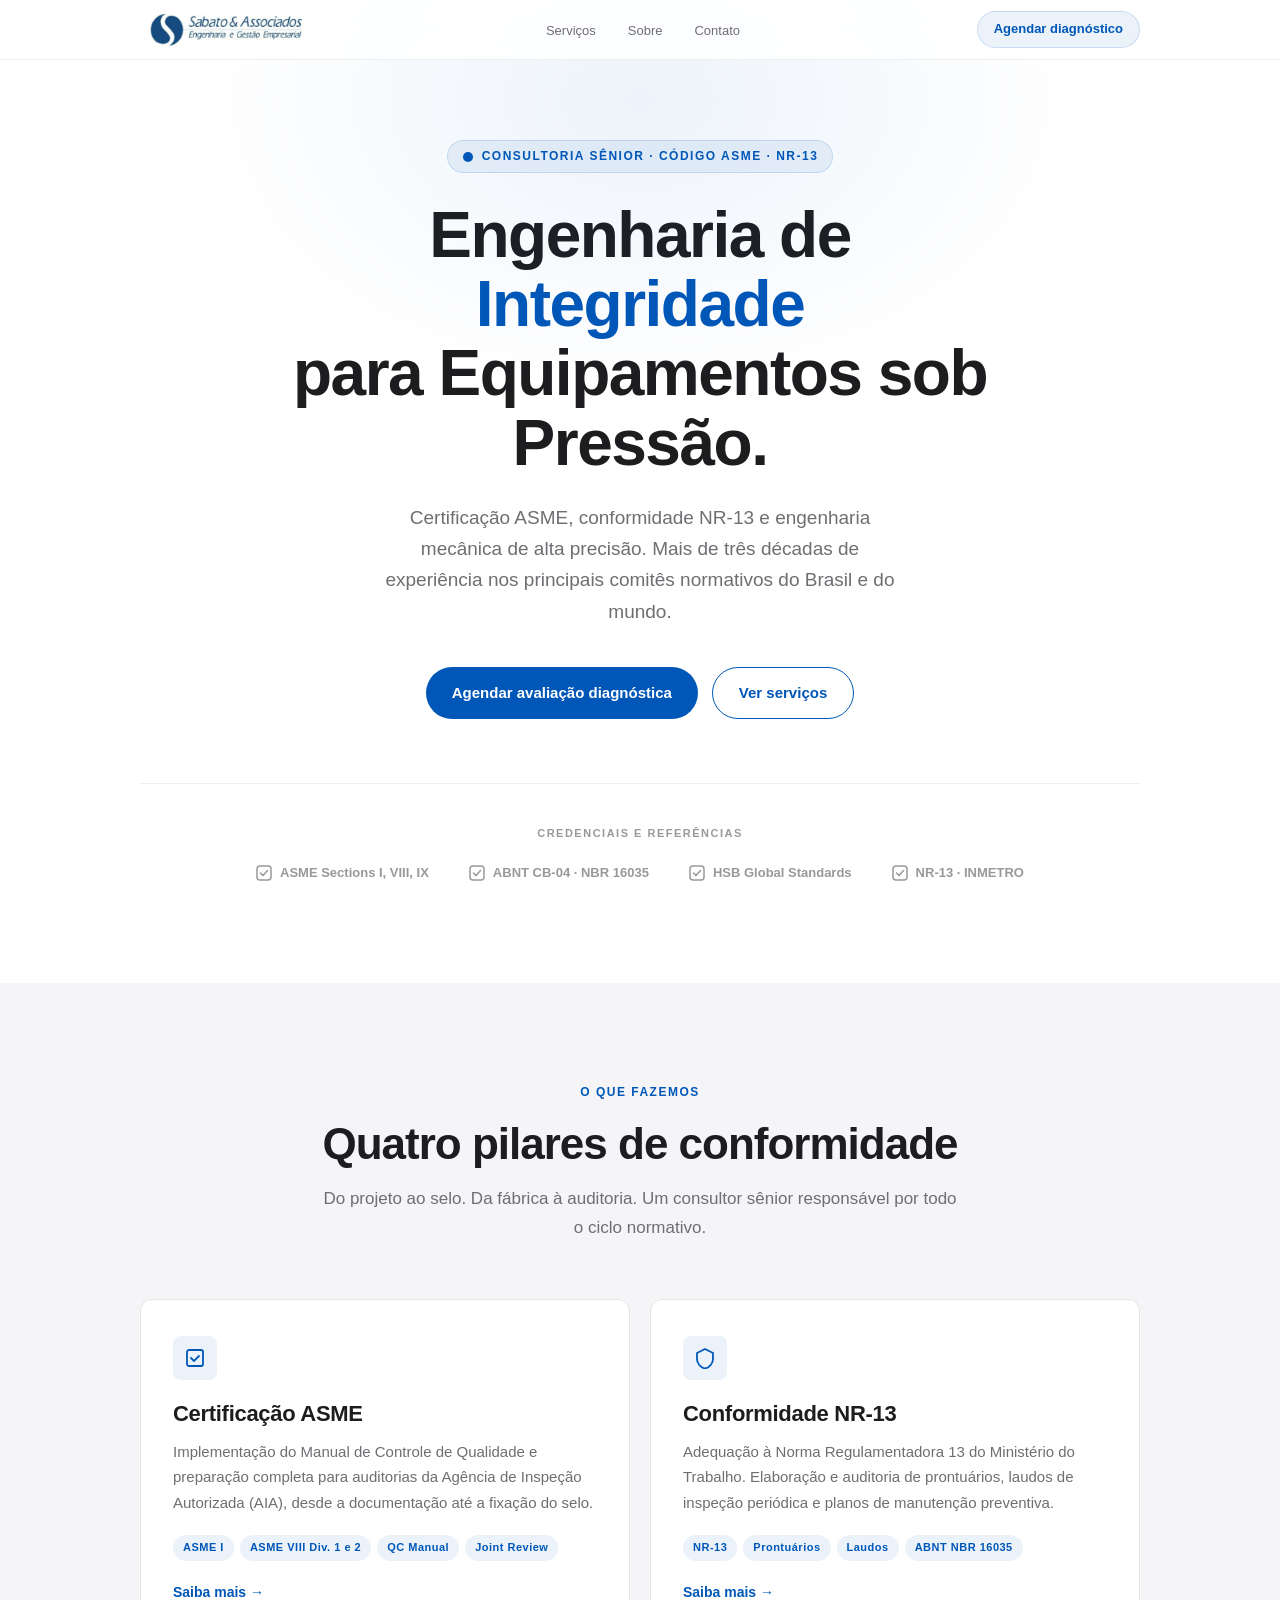
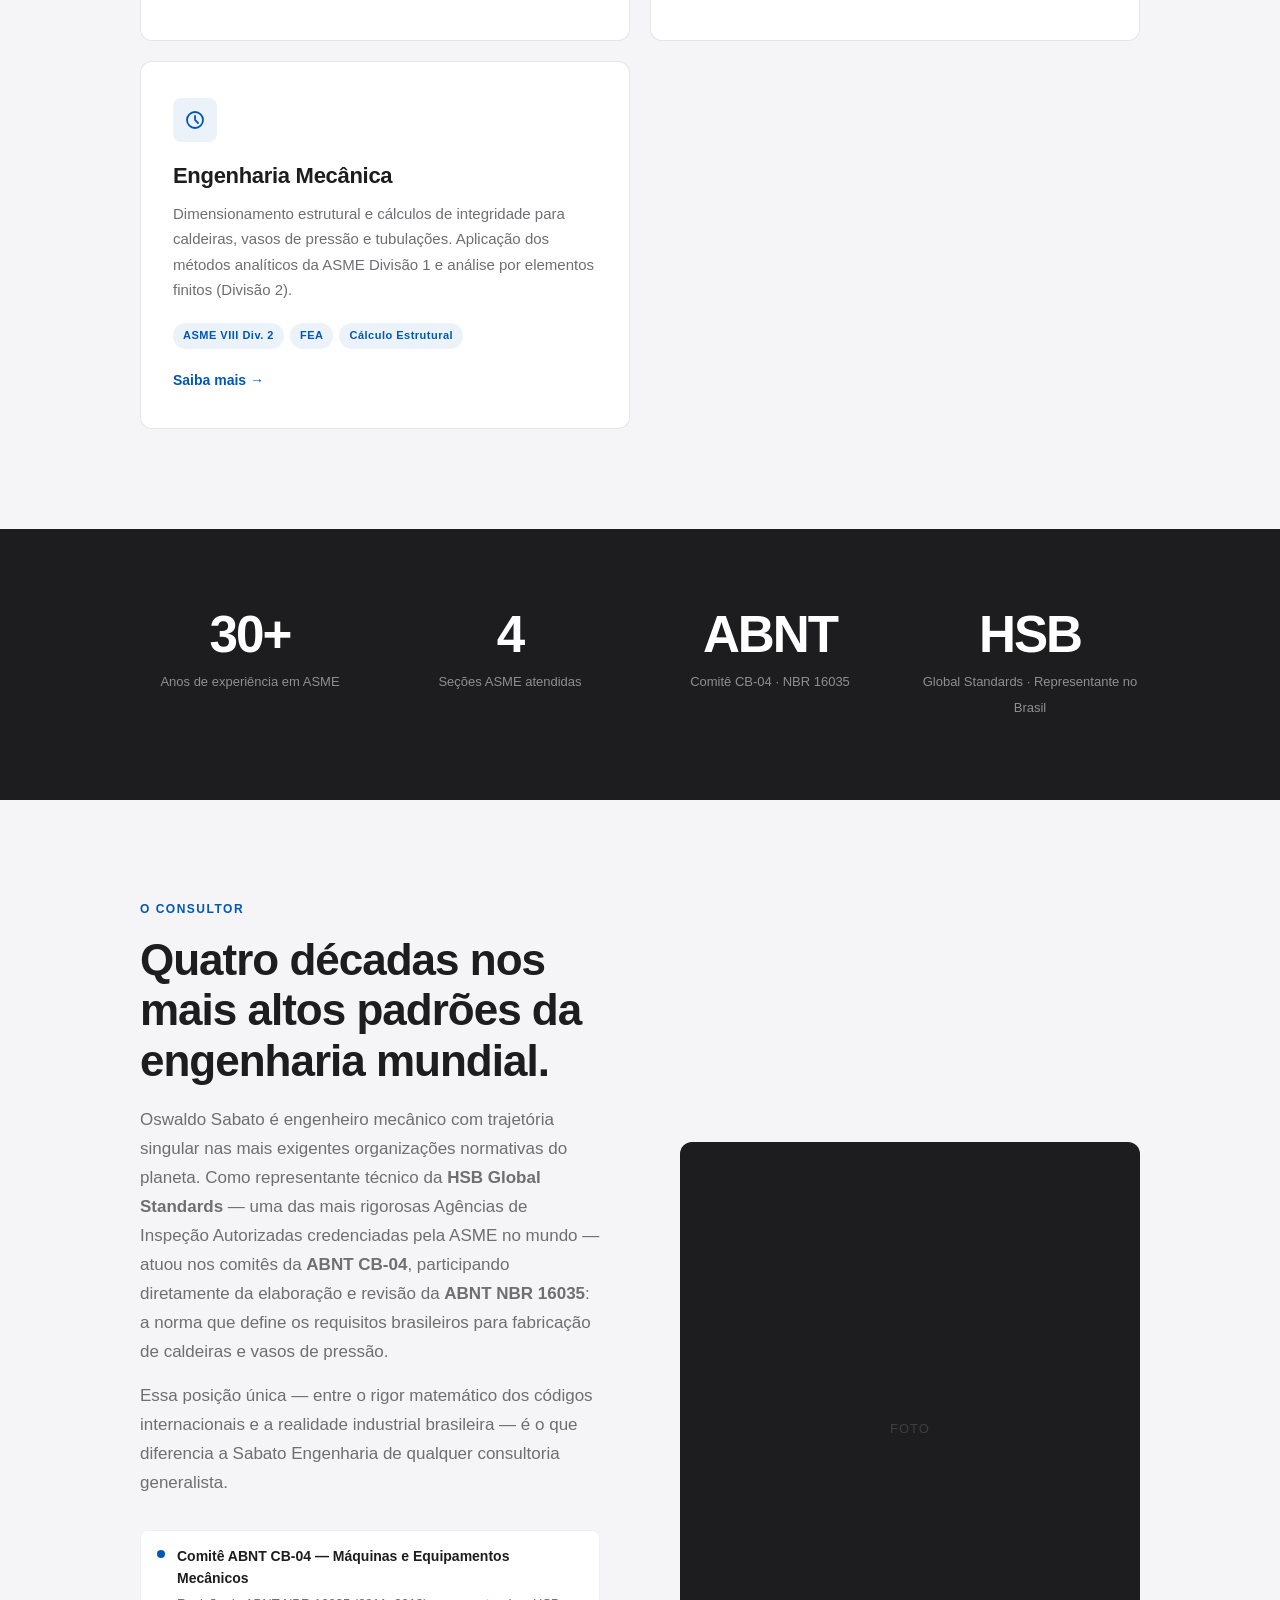
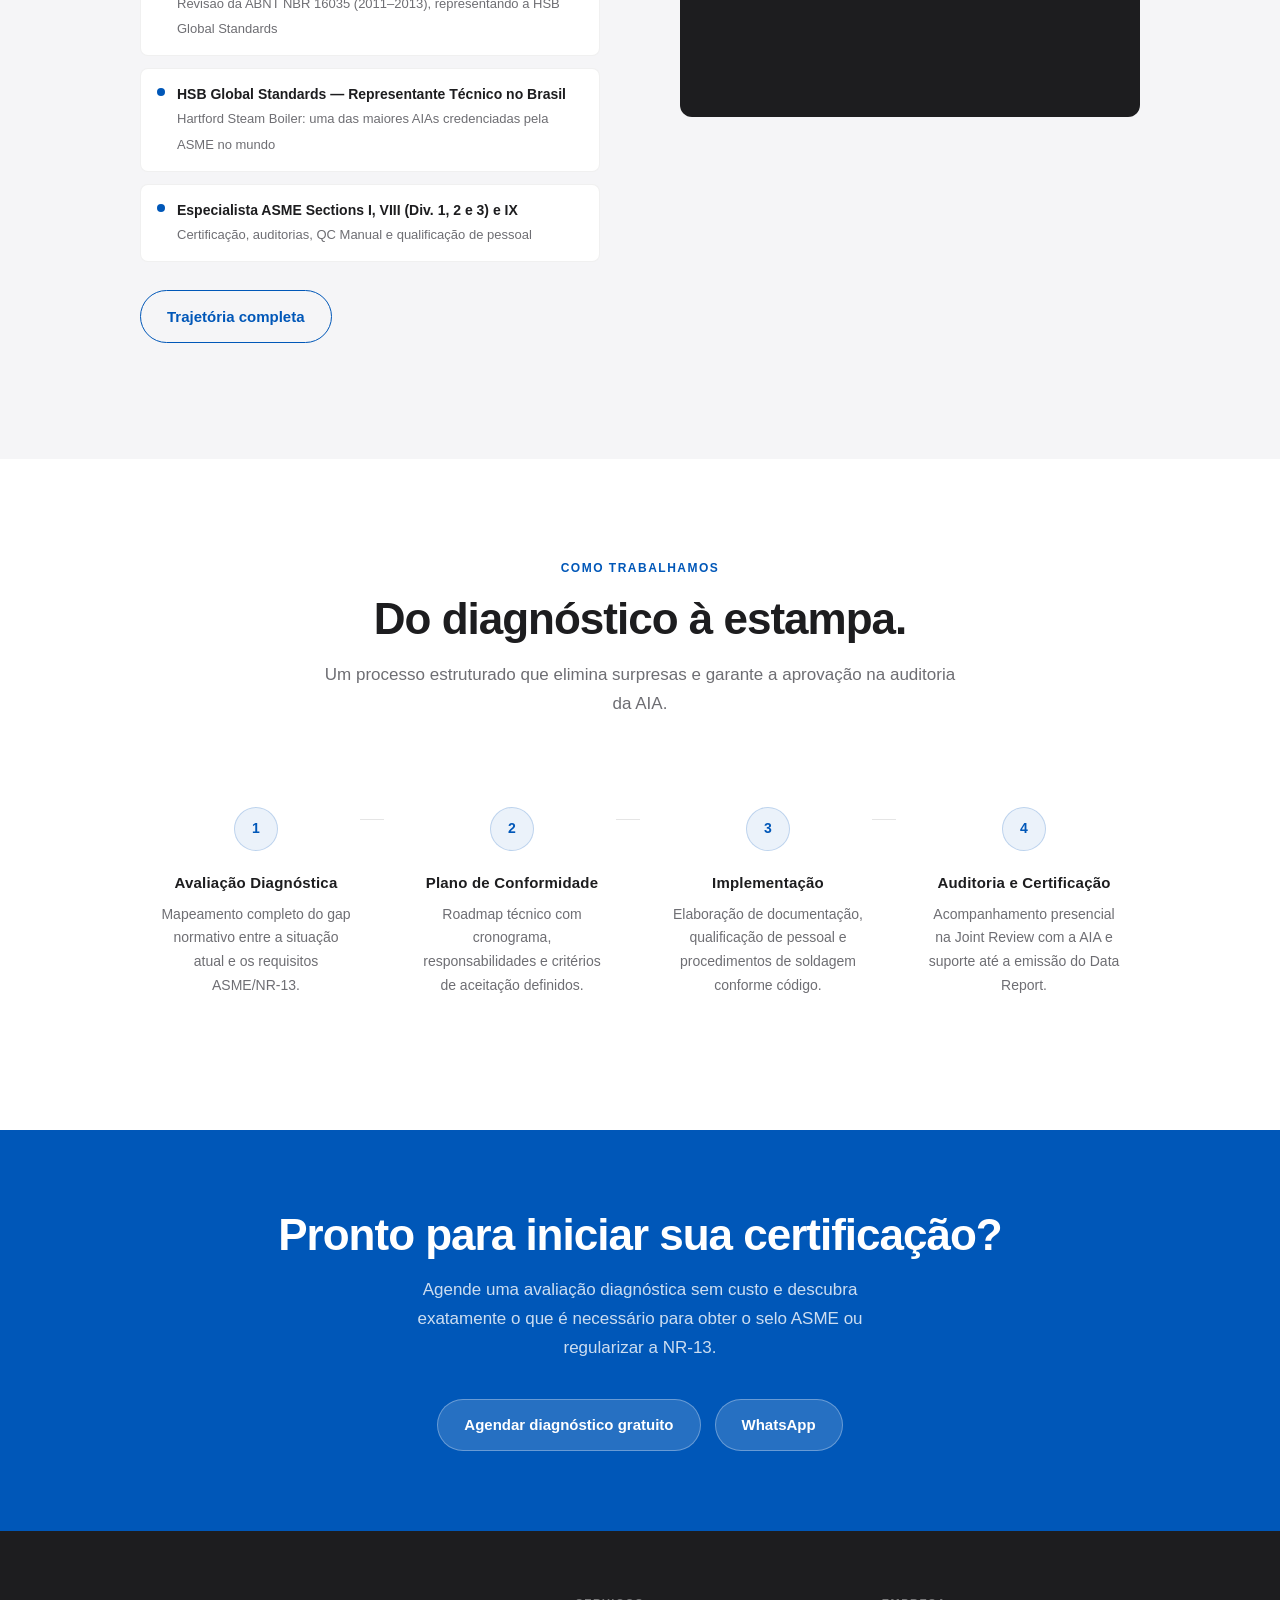
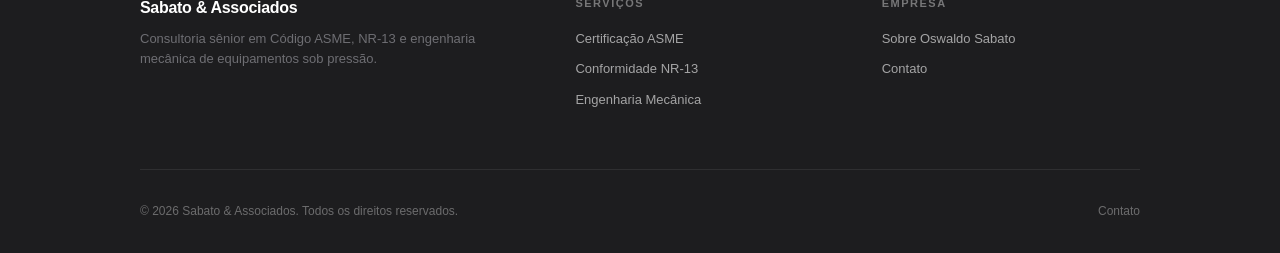
==== commit 4d755952: "Add logo and update brand name to Sabato & Associados Co-Authored-By: Claude Sonnet 4.6 <noreply@ant" ====
--- a/index.html
+++ b/index.html
@@ -29,7 +29,7 @@
 
 <nav id="mainNav">
   <div class="nav-inner">
-    <a href="/" class="nav-logo">Sabato<span>.</span>eng</a>
+    <a href="/" class="nav-logo"><img src="/logo.png" alt="Sabato & Associados" class="nav-logo-img"></a>
     <ul class="nav-links">
       <li><a href="/servicos.html">Serviços</a></li>
       <li><a href="/sobre.html">Sobre</a></li>
@@ -254,7 +254,7 @@
   <div class="footer-inner">
     <div class="footer-top">
       <div class="footer-brand">
-        <div class="footer-brand-name">Sabato Engenharia</div>
+        <div class="footer-brand-name">Sabato &amp; Associados</div>
         <p class="footer-brand-desc">Consultoria sênior em Código ASME, NR-13 e engenharia mecânica de equipamentos sob pressão.</p>
       </div>
       <div class="footer-col">
@@ -270,7 +270,7 @@
       </div>
     </div>
     <div class="footer-bottom">
-      <span class="footer-copy">© 2026 Oswaldo Sabato Engenharia. Todos os direitos reservados.</span>
+      <span class="footer-copy">© 2026 Sabato &amp; Associados. Todos os direitos reservados.</span>
       <div class="footer-socials">
         <a href="/contato.html">Contato</a>
       </div>
--- a/style.css
+++ b/style.css
@@ -87,6 +87,7 @@
   white-space: nowrap;
 }
 .nav-logo span { color: var(--accent); }
+.nav-logo-img { height: 40px; width: auto; display: block; }
 .nav-links {
   display: flex;
   align-items: center;
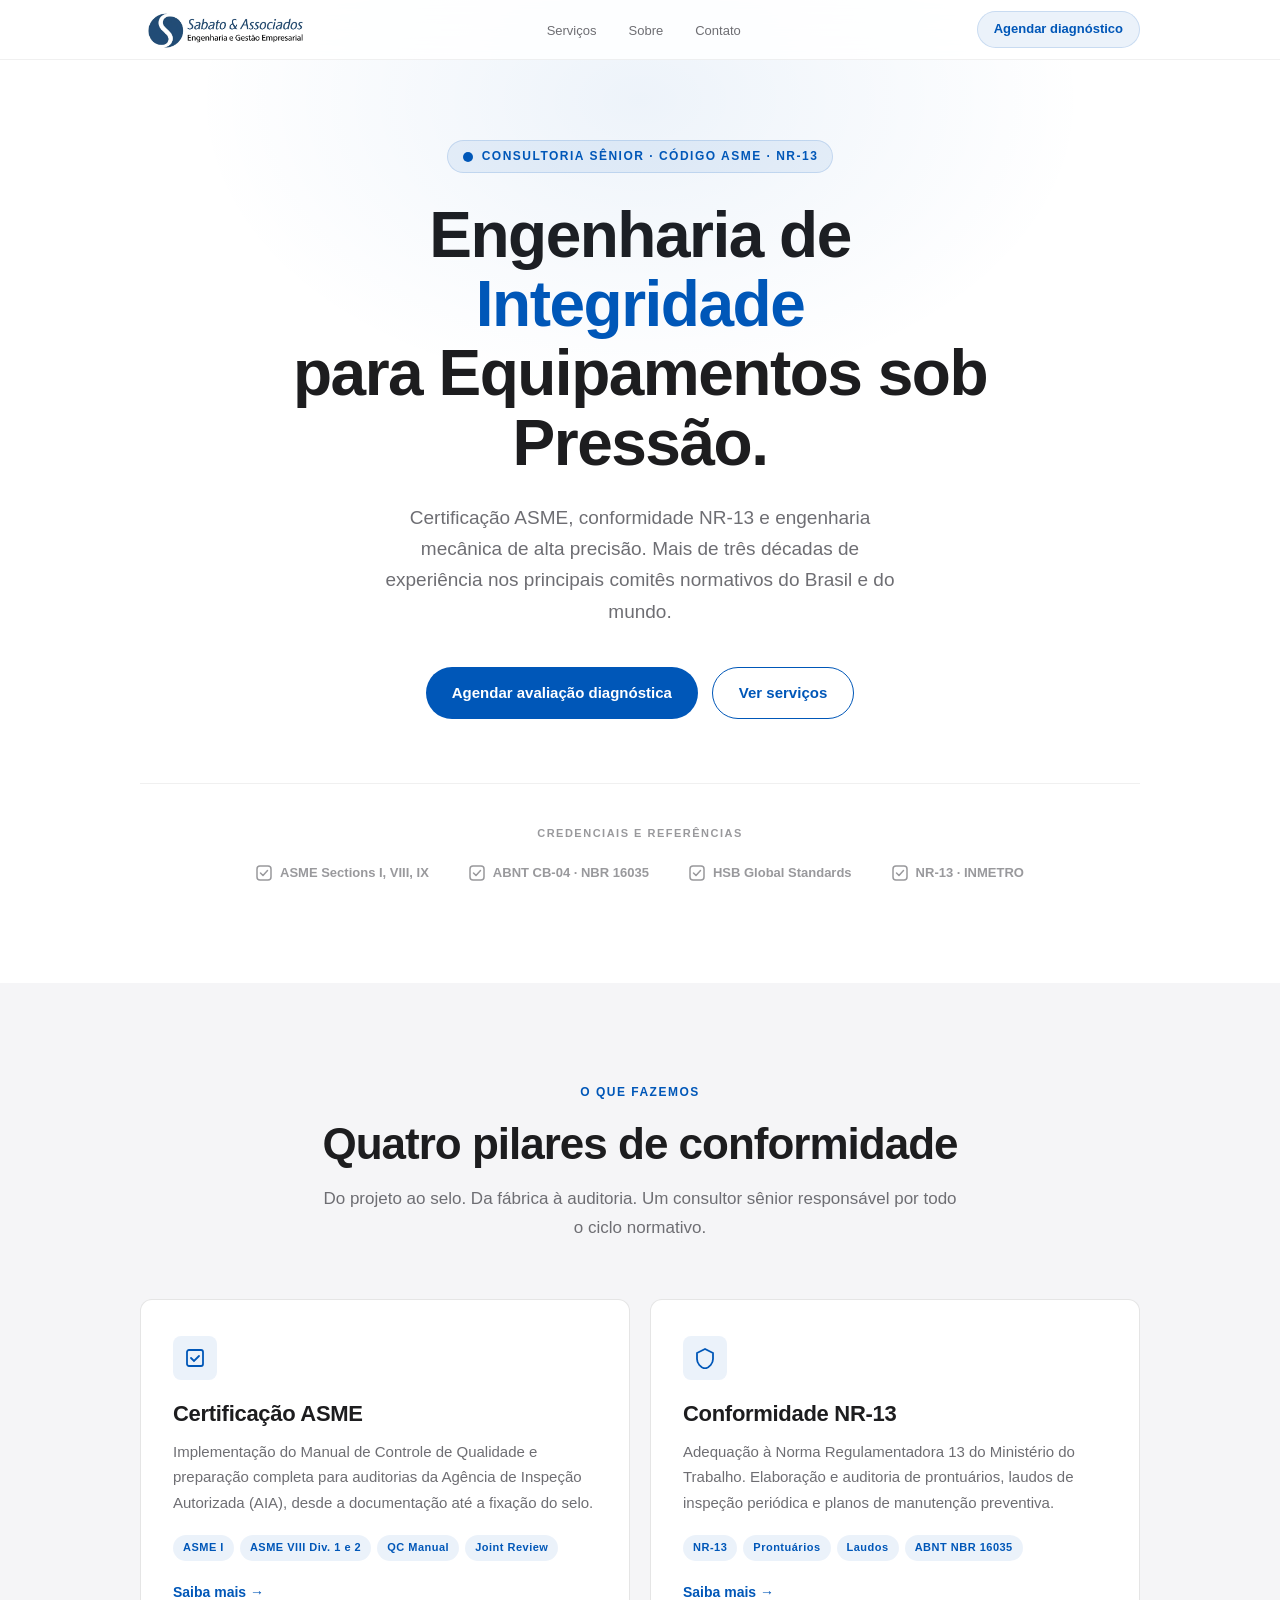
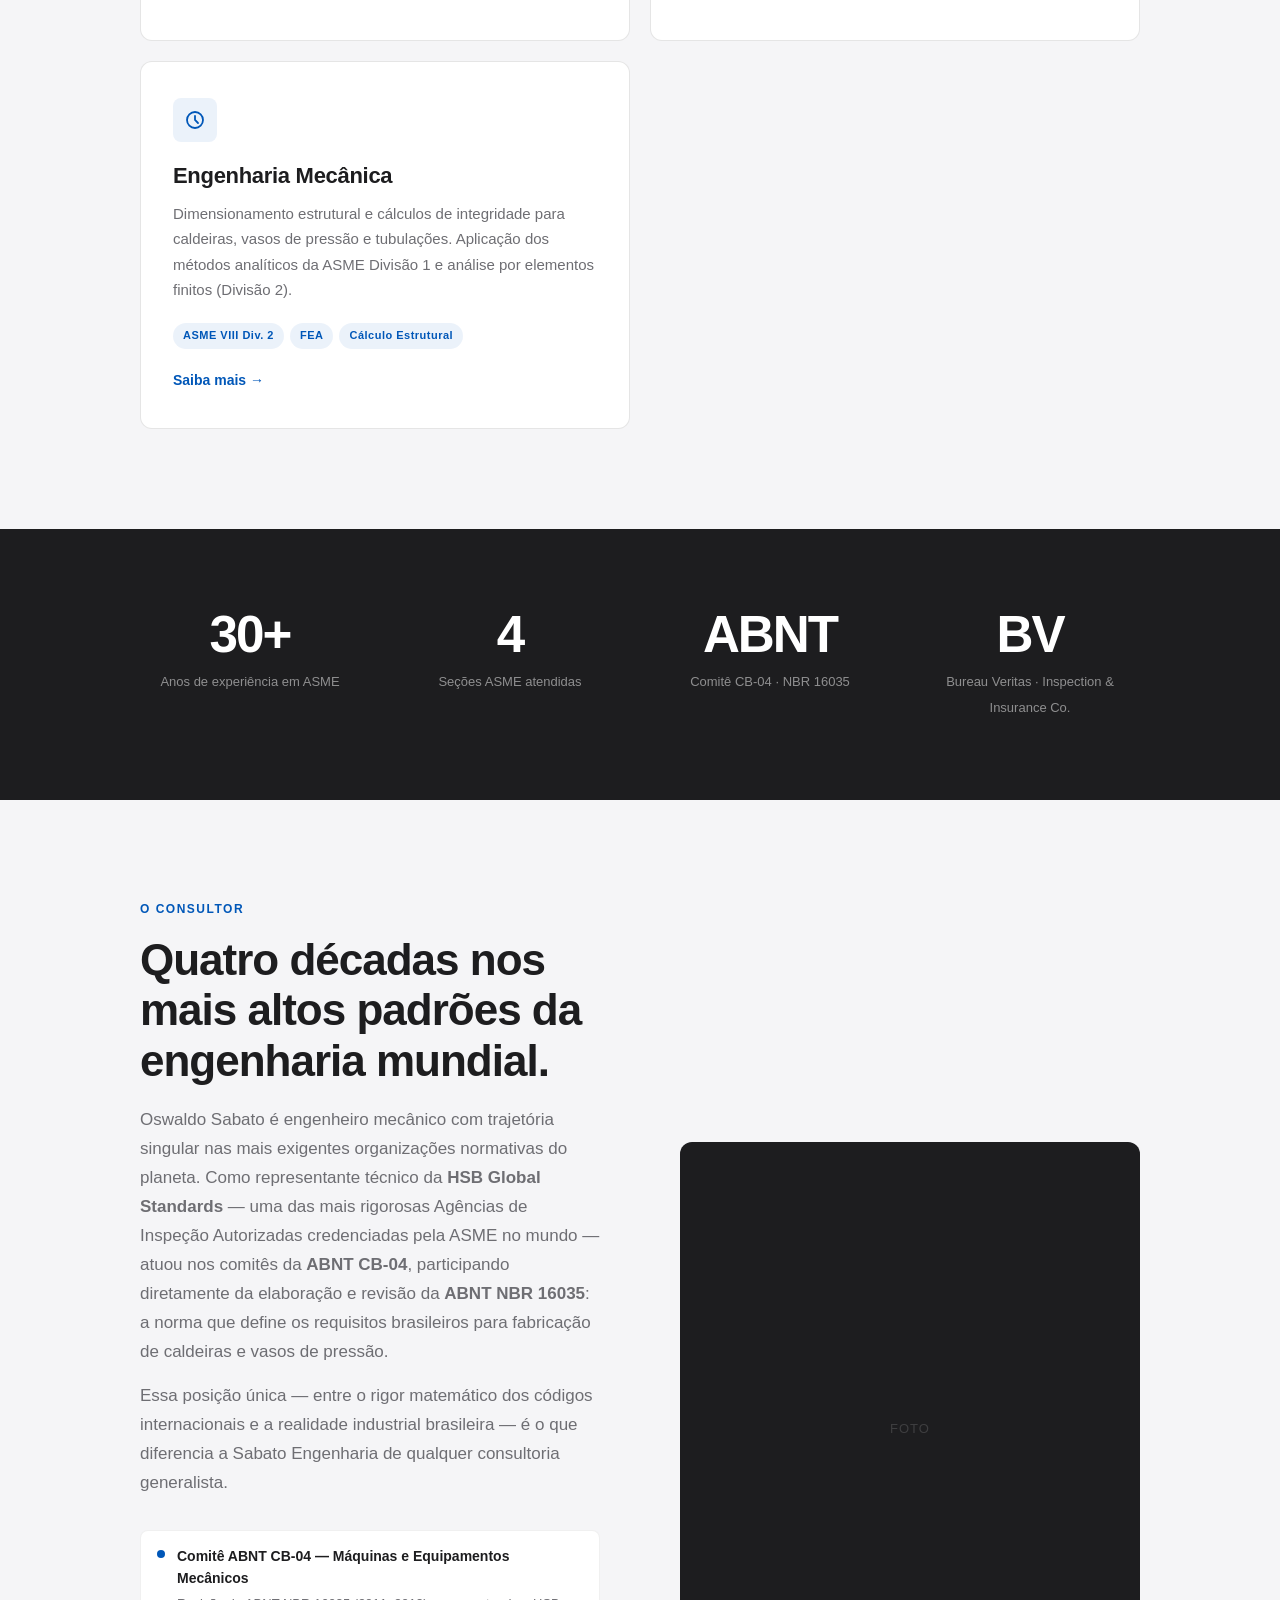
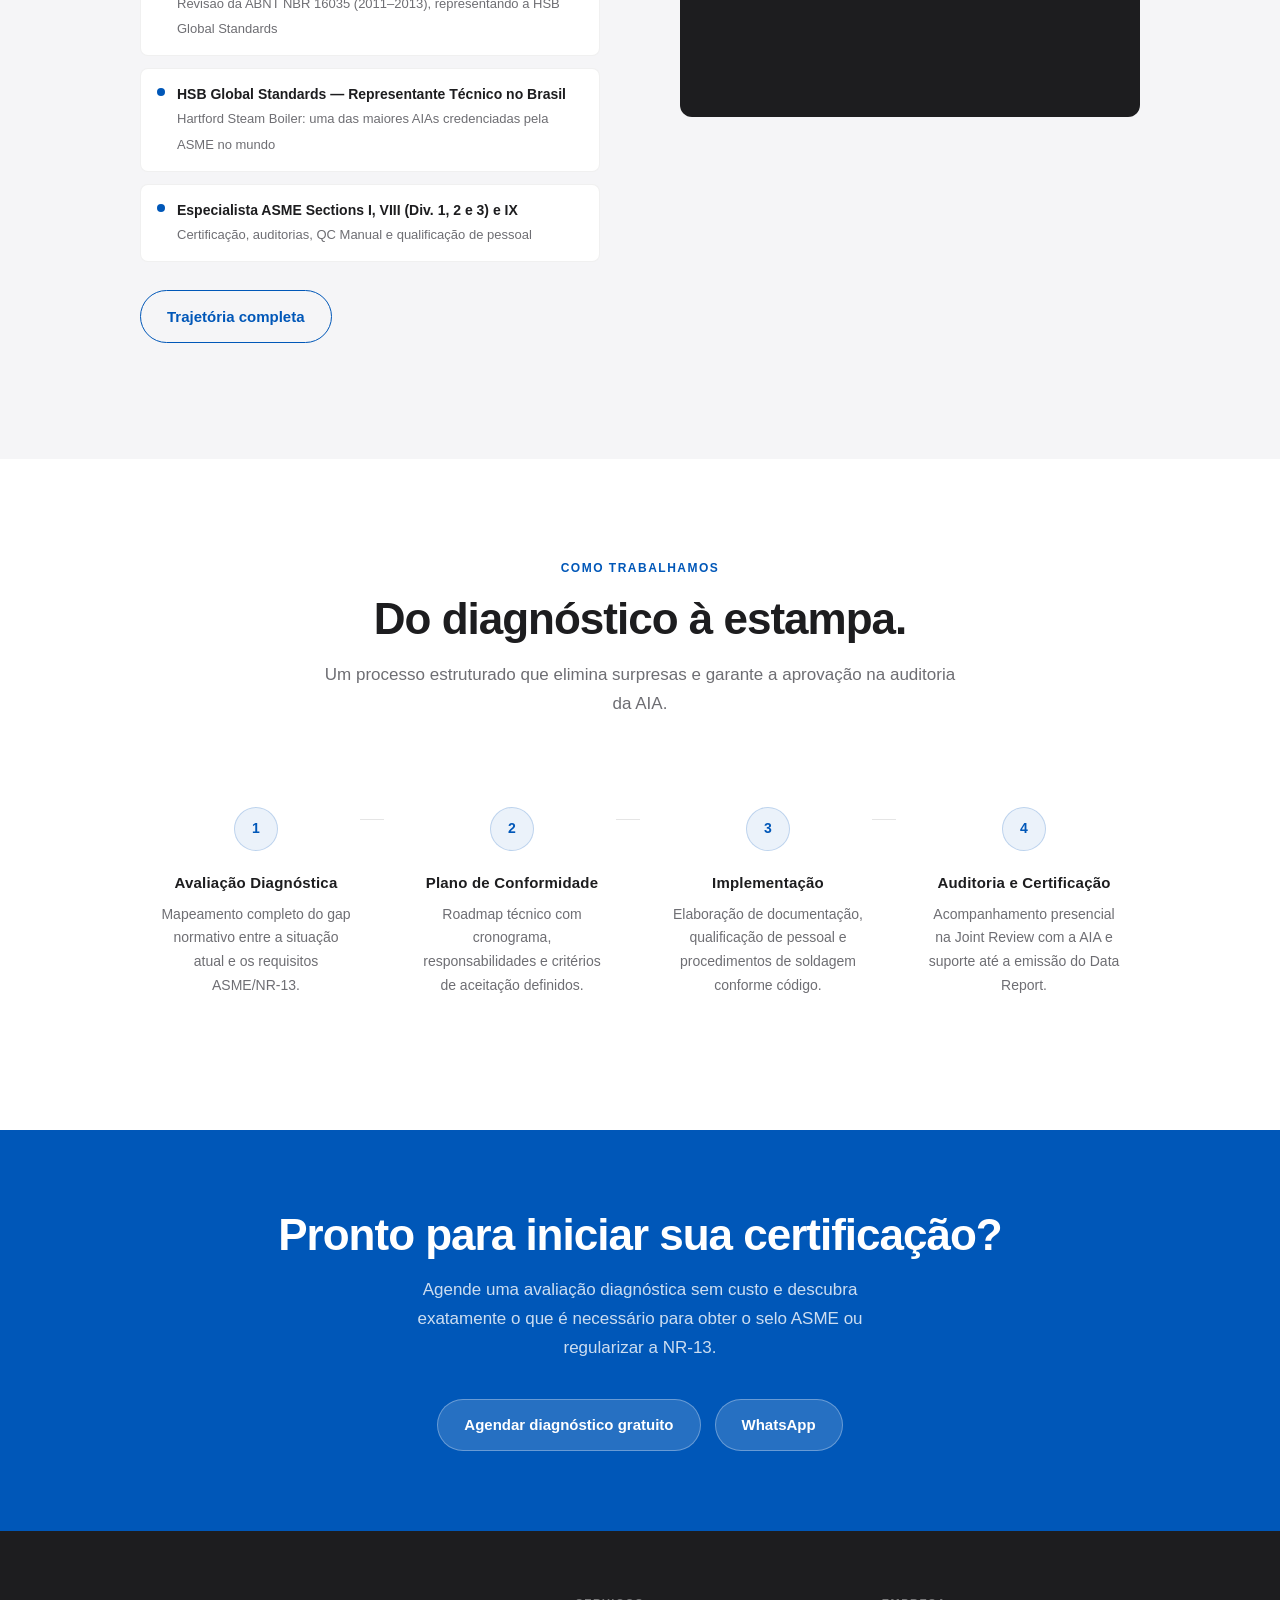
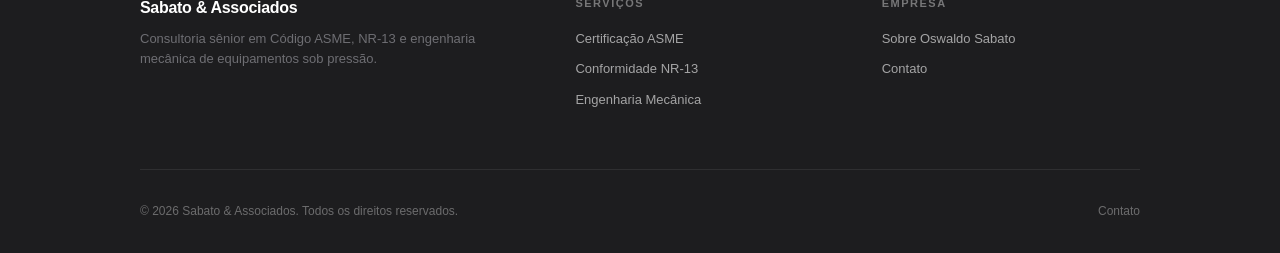
==== commit 56ac82f9: "Update stats strip: replace HSB with Bureau Veritas (BV) Co-Authored-By: Claude Sonnet 4.6 <noreply@" ====
--- a/index.html
+++ b/index.html
@@ -157,8 +157,8 @@
         <span class="stat-label">Comitê CB-04 · NBR 16035</span>
       </div>
       <div class="stat-item reveal">
-        <span class="stat-number">HSB</span>
-        <span class="stat-label">Global Standards · Representante no Brasil</span>
+        <span class="stat-number">BV</span>
+        <span class="stat-label">Bureau Veritas · Inspection &amp; Insurance Co.</span>
       </div>
     </div>
   </div>
--- a/style.css
+++ b/style.css
@@ -87,7 +87,7 @@
   white-space: nowrap;
 }
 .nav-logo span { color: var(--accent); }
-.nav-logo-img { height: 40px; width: auto; display: block; }
+.nav-logo-img { height: 44px; width: auto; display: block; }
 .nav-links {
   display: flex;
   align-items: center;
